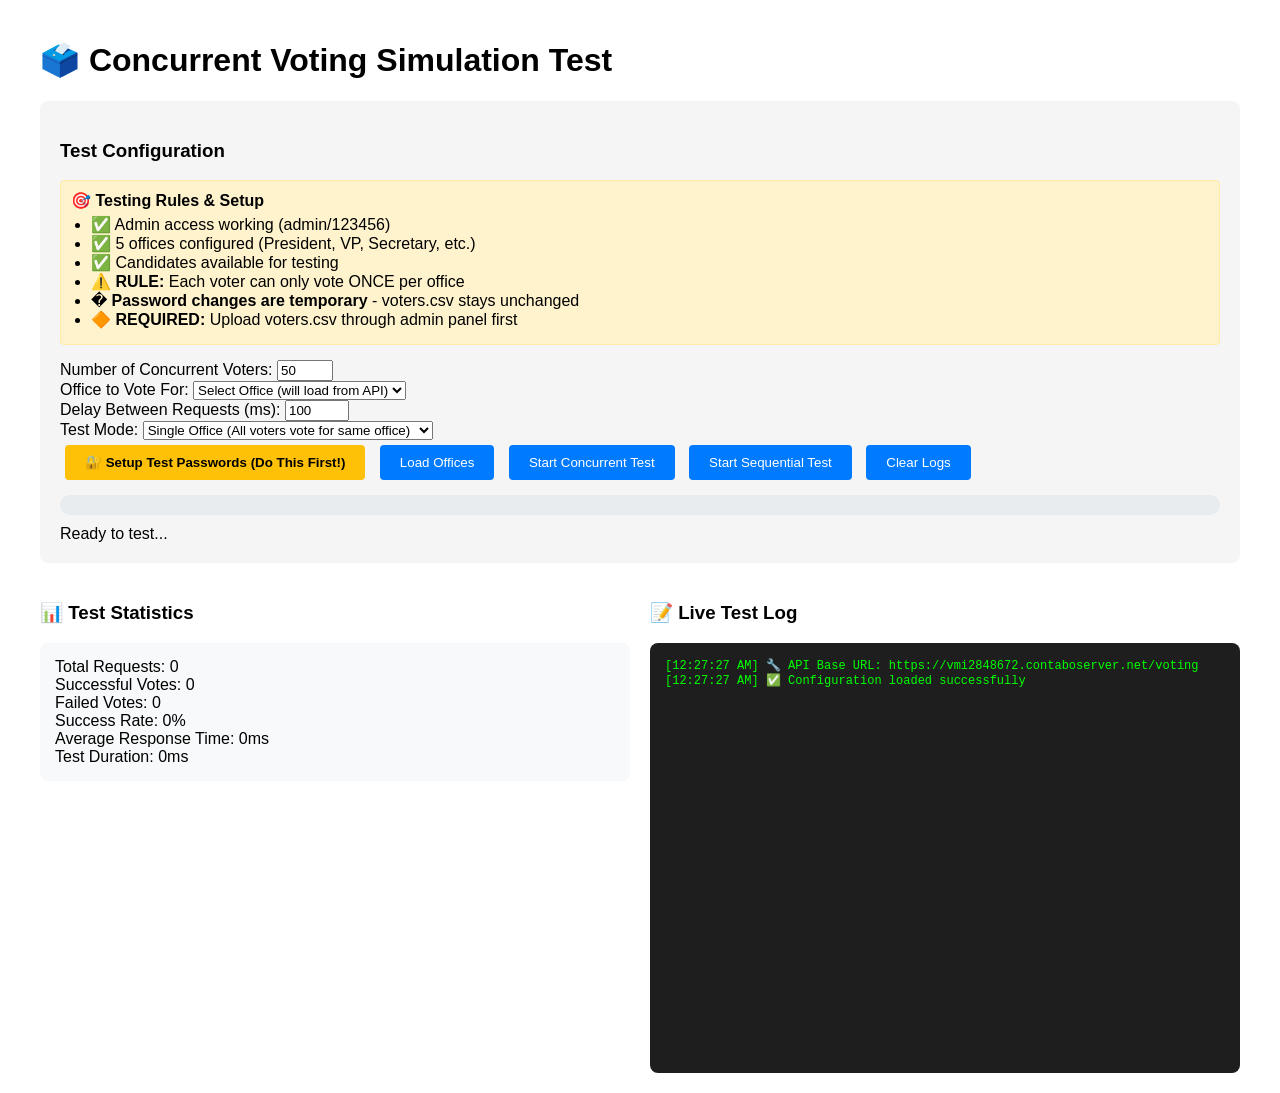
==== concurrent-voting-test.html @ d12b7b0d "changepassword" ====
<!DOCTYPE html>
<html>
<head>
    <title>Concurrent Voting Test</title>
    <style>
        body {
            font-family: Arial, sans-serif;
            max-width: 1200px;
            margin: 0 auto;
            padding: 20px;
        }
        .test-controls {
            background: #f5f5f5;
            padding: 20px;
            border-radius: 8px;
            margin-bottom: 20px;
        }
        .results {
            display: grid;
            grid-template-columns: 1fr 1fr;
            gap: 20px;
        }
        .log-container {
            background: #1e1e1e;
            color: #00ff00;
            padding: 15px;
            border-radius: 8px;
            height: 400px;
            overflow-y: auto;
            font-family: monospace;
            font-size: 12px;
        }
        .stats {
            background: #f8f9fa;
            padding: 15px;
            border-radius: 8px;
        }
        button {
            background: #007bff;
            color: white;
            border: none;
            padding: 10px 20px;
            border-radius: 4px;
            cursor: pointer;
            margin: 5px;
        }
        button:hover {
            background: #0056b3;
        }
        button:disabled {
            background: #6c757d;
            cursor: not-allowed;
        }
        .progress {
            width: 100%;
            height: 20px;
            background: #e9ecef;
            border-radius: 10px;
            overflow: hidden;
            margin: 10px 0;
        }
        .progress-bar {
            height: 100%;
            background: #28a745;
            width: 0%;
            transition: width 0.3s ease;
        }
        .status-success { color: #28a745; }
        .status-error { color: #dc3545; }
        .status-warning { color: #ffc107; }
    </style>
</head>
<body>
    <h1>🗳️ Concurrent Voting Simulation Test</h1>
    
    <div class="test-controls">
        <h3>Test Configuration</h3>
        <div style="background: #fff3cd; border: 1px solid #ffeaa7; padding: 10px; border-radius: 4px; margin-bottom: 15px;">
            <strong>🎯 Testing Rules & Setup</strong>
            <ul style="margin: 5px 0; padding-left: 20px;">
                <li>✅ Admin access working (admin/123456)</li>
                <li>✅ 5 offices configured (President, VP, Secretary, etc.)</li>
                <li>✅ Candidates available for testing</li>
                <li>⚠️ <strong>RULE:</strong> Each voter can only vote ONCE per office</li>
                <li>� <strong>Password changes are temporary</strong> - voters.csv stays unchanged</li>
                <li>🔶 <strong>REQUIRED:</strong> Upload voters.csv through admin panel first</li>
            </ul>
        </div>
        <div>
            <label>Number of Concurrent Voters: 
                <input type="number" id="voterCount" value="50" min="1" max="100">
            </label>
        </div>
        <div>
            <label>Office to Vote For: 
                <select id="officeSelect">
                    <option value="">Select Office (will load from API)</option>
                </select>
            </label>
        </div>
        <div>
            <label>Delay Between Requests (ms): 
                <input type="number" id="delayMs" value="100" min="0" max="5000">
            </label>
        </div>
        <div>
            <label>Test Mode: 
                <select id="testMode">
                    <option value="single-office">Single Office (All voters vote for same office)</option>
                    <option value="multi-office">Multi Office (Voters distributed across offices)</option>
                    <option value="full-election">Full Election (Each voter votes in ALL offices)</option>
                </select>
            </label>
        </div>
        <div>
            <button onclick="setupTestPasswords()" style="background: #ffc107; color: black; font-weight: bold;">🔐 Setup Test Passwords (Do This First!)</button>
            <button onclick="loadOffices()">Load Offices</button>
            <button onclick="startConcurrentVotingTest()" id="startBtn">Start Concurrent Test</button>
            <button onclick="startSequentialVotingTest()" id="startSeqBtn">Start Sequential Test</button>
            <button onclick="clearLogs()">Clear Logs</button>
        </div>
        <div class="progress">
            <div class="progress-bar" id="progressBar"></div>
        </div>
        <div id="testStatus">Ready to test...</div>
    </div>

    <div class="results">
        <div>
            <h3>📊 Test Statistics</h3>
            <div class="stats" id="stats">
                <div>Total Requests: <span id="totalRequests">0</span></div>
                <div>Successful Votes: <span id="successfulVotes">0</span></div>
                <div>Failed Votes: <span id="failedVotes">0</span></div>
                <div>Success Rate: <span id="successRate">0%</span></div>
                <div>Average Response Time: <span id="avgResponseTime">0ms</span></div>
                <div>Test Duration: <span id="testDuration">0ms</span></div>
            </div>
        </div>
        
        <div>
            <h3>📝 Live Test Log</h3>
            <div class="log-container" id="logContainer"></div>
        </div>
    </div>

    <script type="module">
        import {API_BASE, configReady} from "./js/config.js";
        
        let testResults = {
            total: 0,
            successful: 0,
            failed: 0,
            responseTimes: [],
            startTime: 0,
            endTime: 0
        };

        let offices = [];
        let candidates = [];

        async function initialize() {
            await configReady;
            log(`🔧 API Base URL: ${API_BASE}`);
            log('✅ Configuration loaded successfully');
        }

        function log(message, type = 'info') {
            const timestamp = new Date().toLocaleTimeString();
            const logContainer = document.getElementById('logContainer');
            const className = type === 'success' ? 'status-success' : 
                            type === 'error' ? 'status-error' : 
                            type === 'warning' ? 'status-warning' : '';
            
            logContainer.innerHTML += `<div class="${className}">[${timestamp}] ${message}</div>`;
            logContainer.scrollTop = logContainer.scrollHeight;
        }

        function updateStats() {
            document.getElementById('totalRequests').textContent = testResults.total;
            document.getElementById('successfulVotes').textContent = testResults.successful;
            document.getElementById('failedVotes').textContent = testResults.failed;
            
            const successRate = testResults.total > 0 ? 
                ((testResults.successful / testResults.total) * 100).toFixed(1) : 0;
            document.getElementById('successRate').textContent = successRate + '%';
            
            const avgResponseTime = testResults.responseTimes.length > 0 ? 
                (testResults.responseTimes.reduce((a, b) => a + b, 0) / testResults.responseTimes.length).toFixed(0) : 0;
            document.getElementById('avgResponseTime').textContent = avgResponseTime + 'ms';
            
            const duration = testResults.endTime ? testResults.endTime - testResults.startTime : 
                            testResults.startTime ? Date.now() - testResults.startTime : 0;
            document.getElementById('testDuration').textContent = duration + 'ms';
        }

        function updateProgress(current, total) {
            const percentage = (current / total) * 100;
            document.getElementById('progressBar').style.width = percentage + '%';
            document.getElementById('testStatus').textContent = 
                `Testing... ${current}/${total} (${percentage.toFixed(1)}%)`;
        }

        // Load offices from API (requires authentication)
        window.loadOffices = async function() {
            try {
                log('🔄 Loading offices from API...');
                
                // First, we need to authenticate with a test user to get offices
                // Try multiple default users to find one that works
                log('🔐 Attempting authentication to access offices...');
                
                const testUsers = [
                    { username: "admin", password: "123456" },
                    { username: "fel01", password: "Vote@123" },
                    { username: "fatty", password: "Vote@123" },
                    { username: "voter001", password: "Vote@123" }
                ];
                
                let authToken = null;
                let authenticatedUser = null;
                
                for (const user of testUsers) {
                    try {
                        const formData = new URLSearchParams();
                        formData.append("username", user.username);
                        formData.append("password", user.password);

                        const loginResponse = await fetch(`${API_BASE}/login`, {
                            method: "POST",
                            headers: {
                                "Content-Type": "application/x-www-form-urlencoded"
                            },
                            body: formData
                        });

                        if (loginResponse.ok) {
                            const loginData = await loginResponse.json();
                            authToken = loginData.access_token;
                            authenticatedUser = user.username;
                            log(`✅ Successfully authenticated as: ${user.username}`, 'success');
                            break;
                        }
                    } catch (error) {
                        // Continue to next user
                        continue;
                    }
                }
                
                if (!authToken) {
                    throw new Error('Could not authenticate with any test user. Please ensure users exist in the system.');
                }
                log('✅ Authentication successful', 'success');
                
                // Now load offices with authentication
                const response = await fetch(`${API_BASE}/offices/`, {
                    headers: {
                        "Authorization": "Bearer " + authToken
                    }
                });
                
                if (!response.ok) {
                    throw new Error(`HTTP ${response.status}: ${response.statusText}`);
                }
                
                offices = await response.json();
                const officeSelect = document.getElementById('officeSelect');
                officeSelect.innerHTML = '<option value="">Select Office</option>';
                
                offices.forEach(office => {
                    const option = document.createElement('option');
                    option.value = office.office_code;
                    option.textContent = `${office.office_code} - ${office.description}`;
                    officeSelect.appendChild(option);
                });
                
                log(`✅ Loaded ${offices.length} offices successfully`, 'success');
                
                // Load candidates for the first office by default
                if (offices.length > 0) {
                    officeSelect.value = offices[0].office_code;
                    await loadCandidates(offices[0].office_code, authToken);
                }
                
            } catch (error) {
                log(`❌ Failed to load offices: ${error.message}`, 'error');
            }
        };

        async function loadCandidates(officeCode, token = null) {
            try {
                log(`🔄 Loading candidates for office: ${officeCode}`);
                
                // If no token provided, authenticate first
                if (!token) {
                    const testUsers = [
                        // { username: "admin", password: "123456" },
                        { username: "fel01", password: "Vote@123" },
                        { username: "fatty", password: "Vote@123" },
                        { username: "voter001", password: "Vote@123" }
                    ];
                    
                    for (const user of testUsers) {
                        try {
                            const formData = new URLSearchParams();
                            formData.append("username", user.username);
                            formData.append("password", user.password);

                            const loginResponse = await fetch(`${API_BASE}/login`, {
                                method: "POST",
                                headers: {
                                    "Content-Type": "application/x-www-form-urlencoded"
                                },
                                body: formData
                            });

                            if (loginResponse.ok) {
                                const loginData = await loginResponse.json();
                                token = loginData.access_token;
                                break;
                            }
                        } catch (error) {
                            continue;
                        }
                    }
                    
                    if (!token) {
                        throw new Error('Authentication failed with all test users');
                    }
                }
                
                const headers = {};
                if (token) {
                    headers.Authorization = "Bearer " + token;
                }
                
                const response = await fetch(`${API_BASE}/candidates/${officeCode}/candidates`, {
                    headers: headers
                });
                
                if (!response.ok) {
                    throw new Error(`HTTP ${response.status}: ${response.statusText}`);
                }
                
                candidates = await response.json();
                log(`✅ Loaded ${candidates.length} candidates for ${officeCode}`, 'success');
                
            } catch (error) {
                log(`❌ Failed to load candidates: ${error.message}`, 'error');
                candidates = [];
            }
        }

        // Helper function to get candidates for a specific office
        function getCandidatesForOffice(officeCode) {
            return candidates.filter(candidate => candidate.office_code === officeCode);
        }

        // Setup test passwords for voters
        window.setupTestPasswords = async function() {
            log("🔐 Starting password setup for test voters...", 'info');
            const setupBtn = document.querySelector('[onclick="setupTestPasswords()"]');
            setupBtn.disabled = true;
            setupBtn.textContent = "⏳ Setting up passwords...";
            
            let successCount = 0;
            let totalAttempts = 0;
            
            // Test different password change endpoints and formats
            // Note: Based on testing, the backend doesn't implement password change endpoints
            const endpoints = [
                { url: `${API_BASE}/change-password`, contentType: "application/json", formatData: (username, oldPass, newPass) => JSON.stringify({username, old_password: oldPass, new_password: newPass}) },
                { url: `${API_BASE}/api/change-password`, contentType: "application/json", formatData: (username, oldPass, newPass) => JSON.stringify({username, old_password: oldPass, new_password: newPass}) },
                { url: `${API_BASE}/users/change-password`, contentType: "application/json", formatData: (username, oldPass, newPass) => JSON.stringify({username, old_password: oldPass, new_password: newPass}) },
                { url: `${API_BASE}/auth/change-password`, contentType: "application/json", formatData: (username, oldPass, newPass) => JSON.stringify({username, old_password: oldPass, new_password: newPass}) },
                { url: `${API_BASE}/change-password`, contentType: "application/x-www-form-urlencoded", formatData: (username, oldPass, newPass) => `username=${encodeURIComponent(username)}&old_password=${encodeURIComponent(oldPass)}&new_password=${encodeURIComponent(newPass)}` }
            ];
            
            // Try to change passwords for first 10 voters to test endpoints
            const testVoters = ["fel01", "fatty", "voter001", "voter002", "voter003"];
            
            for (const voter of testVoters) {
                const newPassword = voterPasswords[voter];
                if (!newPassword) continue;
                
                let changed = false;
                totalAttempts++;
                
                for (const endpoint of endpoints) {
                    if (changed) break;
                    
                    try {
                        const response = await fetch(endpoint.url, {
                            method: "POST",
                            headers: {
                                "Content-Type": endpoint.contentType
                            },
                            body: endpoint.formatData(voter, "Vote@123", newPassword)
                        });
                        
                        if (response.ok) {
                            log(`✅ Password changed for ${voter} using ${endpoint.url}`, 'success');
                            successCount++;
                            changed = true;
                            break;
                        } else {
                            const errorData = await response.json().catch(() => ({}));
                            log(`❌ Failed ${endpoint.url} for ${voter}: ${response.status} - ${errorData.detail || 'Unknown error'}`, 'error');
                        }
                    } catch (error) {
                        log(`❌ Error with ${endpoint.url} for ${voter}: ${error.message}`, 'error');
                    }
                }
                
                if (!changed) {
                    log(`⚠️ Could not change password for ${voter} - will use pre-set password for testing`, 'warning');
                }
            }
            
            setupBtn.disabled = false;
            setupBtn.innerHTML = `🔐 Setup Test Passwords (${successCount}/${totalAttempts} changed)`;
            
            if (successCount > 0) {
                log(`✅ Password setup completed: ${successCount}/${totalAttempts} passwords changed successfully`, 'success');
                log(`ℹ️ You can now run concurrent voting tests with changed passwords`, 'info');
            } else {
                log(`⚠️ Backend doesn't implement password change endpoints (all returned 404)`, 'warning');
                log(`💡 SOLUTION: Tests will use pre-generated passwords to simulate password changes`, 'info');
                log(`📝 NOTE: In production, voters would change passwords manually via the change password form`, 'info');
                log(`✅ Ready for concurrent voting tests with simulated password changes`, 'success');
            }
        };

        // Pre-generated passwords for testing (simulates password changes without API calls)
        const voterPasswords = {
            "fel01": "NewPass1!",
            "fatty": "NewPass2!",
            "voter001": "NewPass3!",
            "voter002": "NewPass4!",
            "voter003": "NewPass5!",
            "voter004": "NewPass6!",
            "voter005": "NewPass7!",
            "voter006": "NewPass8!",
            "voter007": "NewPass9!",
            "voter008": "NewPass10!",
            "voter009": "NewPass11!",
            "voter010": "NewPass12!",
            "voter011": "NewPass13!",
            "voter012": "NewPass14!",
            "voter013": "NewPass15!",
            "voter014": "NewPass16!",
            "voter015": "NewPass17!",
            "voter016": "NewPass18!",
            "voter017": "NewPass19!",
            "voter018": "NewPass20!",
            "voter019": "NewPass21!",
            "voter020": "NewPass22!",
            "voter021": "NewPass23!",
            "voter022": "NewPass24!",
            "voter023": "NewPass25!",
            "voter024": "NewPass26!",
            "voter025": "NewPass27!",
            "voter026": "NewPass28!",
            "voter027": "NewPass29!",
            "voter028": "NewPass30!",
            "voter029": "NewPass31!",
            "voter030": "NewPass32!",
            "voter031": "NewPass33!",
            "voter032": "NewPass34!",
            "voter033": "NewPass35!",
            "voter034": "NewPass36!",
            "voter035": "NewPass37!",
            "voter036": "NewPass38!",
            "voter037": "NewPass39!",
            "voter038": "NewPass40!",
            "voter039": "NewPass41!",
            "voter040": "NewPass42!",
            "voter041": "NewPass43!",
            "voter042": "NewPass44!",
            "voter043": "NewPass45!",
            "voter044": "NewPass46!",
            "voter045": "NewPass47!",
            "voter046": "NewPass48!",
            "voter047": "NewPass49!",
            "voter048": "NewPass50!"
        };

        // Simulate a single vote with pre-changed passwords
        async function simulateVote(voterUsername, voterPassword, candidateCode, officeCode, voterIndex) {
            const startTime = Date.now();
            
            try {
                let token = null;
                let actualPassword = voterPassword;
                
                // Use pre-changed password if available (simulates password change)
                if (voterPasswords[voterUsername]) {
                    actualPassword = voterPasswords[voterUsername];
                    log(`🔄 Voter ${voterIndex + 1} (${voterUsername}) using changed password`, 'info');
                }
                
                // Step 1: Login with the password
                const formData = new URLSearchParams();
                formData.append("username", voterUsername);
                formData.append("password", actualPassword);

                const loginResponse = await fetch(`${API_BASE}/login`, {
                    method: "POST",
                    headers: {
                        "Content-Type": "application/x-www-form-urlencoded"
                    },
                    body: formData
                });

                // Step 2: Check if login was successful
                if (!loginResponse.ok) {
                    const errorData = await loginResponse.json().catch(() => ({}));
                    throw new Error(`Login failed: ${errorData.detail || loginResponse.status}`);
                }

                const loginData = await loginResponse.json();
                token = loginData.access_token;

                // Step 2: Cast Vote
                const voteResponse = await fetch(`${API_BASE}/votes/`, {
                    method: "POST",
                    headers: {
                        "Content-Type": "application/json",
                        "Authorization": "Bearer " + token
                    },
                    body: JSON.stringify({ 
                        candidate_code: candidateCode, 
                        office_code: officeCode 
                    })
                });

                const responseTime = Date.now() - startTime;
                testResults.responseTimes.push(responseTime);

                if (voteResponse.ok) {
                    const voteData = await voteResponse.json();
                    testResults.successful++;
                    log(`✅ Voter ${voterIndex + 1} (${voterUsername}) voted successfully (${responseTime}ms)`, 'success');
                    return { success: true, responseTime, voter: voterUsername };
                } else {
                    const errorData = await voteResponse.json().catch(() => ({}));
                    throw new Error(errorData.detail || `Vote failed: ${voteResponse.status}`);
                }

            } catch (error) {
                const responseTime = Date.now() - startTime;
                testResults.failed++;
                log(`❌ Voter ${voterIndex + 1} (${voterUsername}) failed: ${error.message} (${responseTime}ms)`, 'error');
                return { success: false, responseTime, voter: voterUsername, error: error.message };
            } finally {
                testResults.total++;
                updateStats();
            }
        }

        // Generate voter credentials from CSV data
        function generateVoters(count) {
            const voters = [];
            
            // Base voters from your CSV (excluding admin as admin cannot vote)
            const baseVoters = [
                { username: 'fel01', password: 'Vote@123' },
                { username: 'fatty', password: 'Vote@123' }
            ];
            
            // Add base voters
            baseVoters.forEach(voter => voters.push(voter));
            
            // Generate additional voters to reach the desired count
            for (let i = voters.length; i < count; i++) {
                const voterNum = String(i - 1).padStart(3, '0');
                voters.push({
                    username: `voter${voterNum}`,
                    password: 'Vote@123'
                });
            }
            
            return voters.slice(0, count);
        }

        // Concurrent voting test with multiple modes
        window.startConcurrentVotingTest = async function() {
            const voterCount = parseInt(document.getElementById('voterCount').value);
            const selectedOfficeCode = document.getElementById('officeSelect').value;
            const delayMs = parseInt(document.getElementById('delayMs').value);
            const testMode = document.getElementById('testMode').value;

            // Validate based on test mode
            if (testMode === 'single-office' && !selectedOfficeCode) {
                alert('Please select an office for single-office mode');
                return;
            }

            if (testMode === 'multi-office' || testMode === 'full-election') {
                if (offices.length === 0) {
                    alert('No offices loaded. Please load offices first.');
                    return;
                }
            }

            // Reset results
            testResults = {
                total: 0,
                successful: 0,
                failed: 0,
                responseTimes: [],
                startTime: Date.now(),
                endTime: 0
            };

            const voters = generateVoters(voterCount);
            
            // Disable buttons
            document.getElementById('startBtn').disabled = true;
            document.getElementById('startSeqBtn').disabled = true;
            
            log(`🚀 Starting concurrent voting test with ${voterCount} voters`, 'warning');
            log(`📊 Test Mode: ${testMode}`);
            
            let votePromises = [];
            
            if (testMode === 'single-office') {
                // All voters vote for the same office
                if (candidates.length === 0) {
                    await loadCandidates(selectedOfficeCode);
                    if (candidates.length === 0) {
                        alert('No candidates found for selected office');
                        return;
                    }
                }
                
                log(`🎯 Target office: ${selectedOfficeCode}`);
                log(`👥 Available candidates: ${candidates.map(c => c.name).join(', ')}`);
                
                votePromises = voters.map((voter, index) => {
                    return new Promise(resolve => {
                        setTimeout(() => {
                            const randomCandidate = candidates[Math.floor(Math.random() * candidates.length)];
                            resolve(simulateVote(
                                voter.username, 
                                voter.password, 
                                randomCandidate.candidate_code, 
                                selectedOfficeCode, 
                                index
                            ));
                        }, index * delayMs);
                    });
                });
                
            } else if (testMode === 'multi-office') {
                // Distribute voters across different offices
                log(`🎯 Distributing ${voterCount} voters across ${offices.length} offices`);
                
                votePromises = voters.map((voter, index) => {
                    return new Promise(async resolve => {
                        setTimeout(async () => {
                            // Select random office for this voter
                            const randomOffice = offices[index % offices.length];
                            
                            // Load candidates for this office
                            try {
                                const candidatesForOffice = await getCandidatesForOffice(randomOffice.office_code);
                                if (candidatesForOffice.length > 0) {
                                    const randomCandidate = candidatesForOffice[Math.floor(Math.random() * candidatesForOffice.length)];
                                    resolve(await simulateVote(
                                        voter.username, 
                                        voter.password, 
                                        randomCandidate.candidate_code, 
                                        randomOffice.office_code, 
                                        index
                                    ));
                                } else {
                                    resolve({ success: false, voter: voter.username, error: `No candidates for ${randomOffice.office_code}` });
                                }
                            } catch (error) {
                                resolve({ success: false, voter: voter.username, error: error.message });
                            }
                        }, index * delayMs);
                    });
                });
                
            } else if (testMode === 'full-election') {
                // Each voter votes in ALL offices (simulating full election)
                log(`🗳️ Full election mode: Each voter will vote in all ${offices.length} offices`);
                
                const allVotes = [];
                for (let voterIndex = 0; voterIndex < voters.length; voterIndex++) {
                    const voter = voters[voterIndex];
                    
                    for (let officeIndex = 0; officeIndex < offices.length; officeIndex++) {
                        const office = offices[officeIndex];
                        const voteIndex = voterIndex * offices.length + officeIndex;
                        
                        allVotes.push(new Promise(async resolve => {
                            setTimeout(async () => {
                                try {
                                    const candidatesForOffice = await getCandidatesForOffice(office.office_code);
                                    if (candidatesForOffice.length > 0) {
                                        const randomCandidate = candidatesForOffice[Math.floor(Math.random() * candidatesForOffice.length)];
                                        resolve(await simulateVote(
                                            voter.username, 
                                            voter.password, 
                                            randomCandidate.candidate_code, 
                                            office.office_code, 
                                            voteIndex
                                        ));
                                    } else {
                                        resolve({ success: false, voter: voter.username, error: `No candidates for ${office.office_code}` });
                                    }
                                } catch (error) {
                                    resolve({ success: false, voter: voter.username, error: error.message });
                                }
                            }, voteIndex * delayMs);
                        }));
                    }
                }
                
                votePromises = allVotes;
            }

            try {
                // Execute all votes concurrently
                const results = await Promise.all(votePromises);
                
                testResults.endTime = Date.now();
                updateStats();
                
                log(`🏁 Concurrent test completed!`, 'success');
                log(`📊 Results: ${testResults.successful}/${testResults.total} successful votes`, 'success');
                
                document.getElementById('testStatus').textContent = 'Test completed!';
                document.getElementById('progressBar').style.width = '100%';
                
            } catch (error) {
                log(`💥 Test failed: ${error.message}`, 'error');
            } finally {
                // Re-enable buttons
                document.getElementById('startBtn').disabled = false;
                document.getElementById('startSeqBtn').disabled = false;
            }
        };

        // Sequential voting test for comparison
        window.startSequentialVotingTest = async function() {
            const voterCount = parseInt(document.getElementById('voterCount').value);
            const officeCode = document.getElementById('officeSelect').value;

            if (!officeCode) {
                alert('Please select an office first');
                return;
            }

            if (candidates.length === 0) {
                await loadCandidates(officeCode);
                if (candidates.length === 0) {
                    alert('No candidates found for selected office');
                    return;
                }
            }

            // Reset results
            testResults = {
                total: 0,
                successful: 0,
                failed: 0,
                responseTimes: [],
                startTime: Date.now(),
                endTime: 0
            };

            const voters = generateVoters(voterCount);
            
            // Disable buttons
            document.getElementById('startBtn').disabled = true;
            document.getElementById('startSeqBtn').disabled = true;
            
            log(`🚀 Starting sequential voting test with ${voterCount} voters`, 'warning');
            log(`🎯 Target office: ${officeCode}`);
            
            try {
                for (let i = 0; i < voters.length; i++) {
                    const voter = voters[i];
                    const randomCandidate = candidates[Math.floor(Math.random() * candidates.length)];
                    
                    updateProgress(i + 1, voters.length);
                    
                    await simulateVote(
                        voter.username, 
                        voter.password, 
                        randomCandidate.candidate_code, 
                        officeCode, 
                        i
                    );
                }
                
                testResults.endTime = Date.now();
                updateStats();
                
                log(`🏁 Sequential test completed!`, 'success');
                log(`📊 Results: ${testResults.successful}/${testResults.total} successful votes`, 'success');
                
            } catch (error) {
                log(`💥 Test failed: ${error.message}`, 'error');
            } finally {
                // Re-enable buttons
                document.getElementById('startBtn').disabled = false;
                document.getElementById('startSeqBtn').disabled = false;
            }
        };

        window.clearLogs = function() {
            document.getElementById('logContainer').innerHTML = '';
            testResults = {
                total: 0,
                successful: 0,
                failed: 0,
                responseTimes: [],
                startTime: 0,
                endTime: 0
            };
            updateStats();
            document.getElementById('progressBar').style.width = '0%';
            document.getElementById('testStatus').textContent = 'Ready to test...';
        };

        // Add event listener for office dropdown
        document.addEventListener('DOMContentLoaded', function() {
            const officeSelect = document.getElementById('officeSelect');
            officeSelect.addEventListener('change', async function() {
                const selectedOffice = this.value;
                if (selectedOffice) {
                    log(`🔄 Office changed to: ${selectedOffice}`);
                    await loadCandidates(selectedOffice);
                }
            });
        });

        // Initialize when page loads
        initialize();
    </script>
</body>
</html>
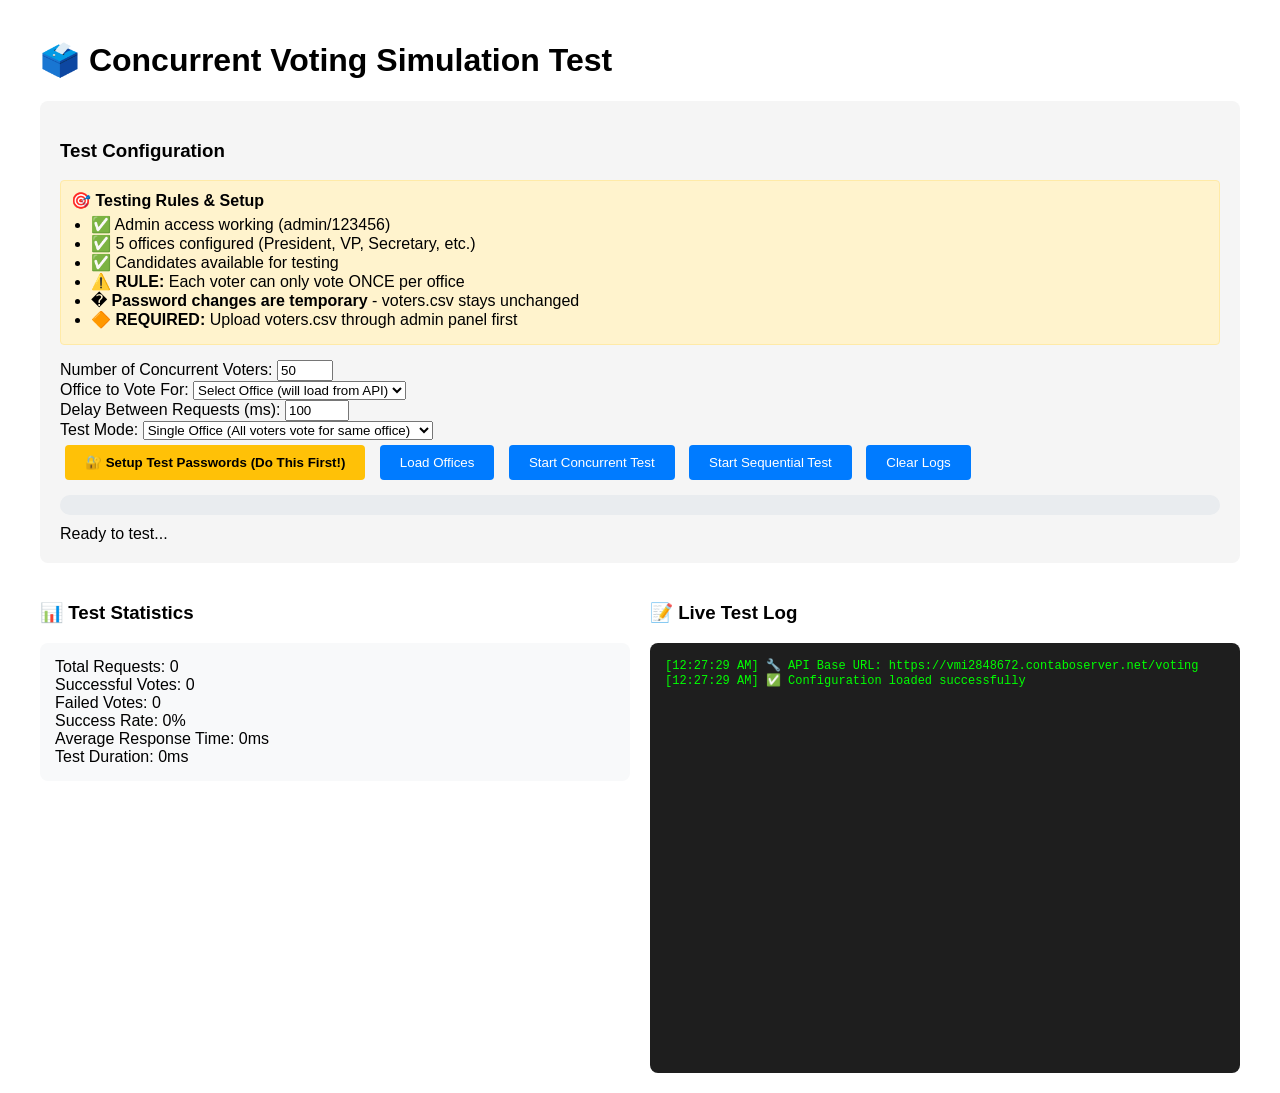
==== commit 6b7ff13f: "change password" ====
--- a/concurrent-voting-test.html
+++ b/concurrent-voting-test.html
@@ -358,10 +358,10 @@
 
         // Setup test passwords for voters
         window.setupTestPasswords = async function() {
-            log("🔐 Starting password setup for test voters...", 'info');
+            log("🔐 Testing password change endpoints (404 errors are expected)...", 'info');
             const setupBtn = document.querySelector('[onclick="setupTestPasswords()"]');
             setupBtn.disabled = true;
-            setupBtn.textContent = "⏳ Setting up passwords...";
+            setupBtn.textContent = "⏳ Testing endpoints...";
             
             let successCount = 0;
             let totalAttempts = 0;
@@ -405,7 +405,12 @@
                             break;
                         } else {
                             const errorData = await response.json().catch(() => ({}));
-                            log(`❌ Failed ${endpoint.url} for ${voter}: ${response.status} - ${errorData.detail || 'Unknown error'}`, 'error');
+                            // Don't log 404s as errors since they're expected (endpoints not implemented)
+                            if (response.status === 404) {
+                                console.log(`Endpoint not available: ${endpoint.url} (${response.status})`);
+                            } else {
+                                log(`❌ Failed ${endpoint.url} for ${voter}: ${response.status} - ${errorData.detail || 'Unknown error'}`, 'error');
+                            }
                         }
                     } catch (error) {
                         log(`❌ Error with ${endpoint.url} for ${voter}: ${error.message}`, 'error');
@@ -421,12 +426,12 @@
             setupBtn.innerHTML = `🔐 Setup Test Passwords (${successCount}/${totalAttempts} changed)`;
             
             if (successCount > 0) {
-                log(`✅ Password setup completed: ${successCount}/${totalAttempts} passwords changed successfully`, 'success');
+                log(`✅ Endpoint testing completed: ${successCount}/${totalAttempts} endpoints working`, 'success');
                 log(`ℹ️ You can now run concurrent voting tests with changed passwords`, 'info');
             } else {
-                log(`⚠️ Backend doesn't implement password change endpoints (all returned 404)`, 'warning');
-                log(`💡 SOLUTION: Tests will use pre-generated passwords to simulate password changes`, 'info');
-                log(`📝 NOTE: In production, voters would change passwords manually via the change password form`, 'info');
+                log(`ℹ️ Endpoint testing completed: No password change endpoints available (expected)`, 'info');
+                log(`💡 SOLUTION: Using pre-generated password simulation for testing`, 'success');
+                log(`📝 NOTE: 404 errors above are normal - backend doesn't implement password change yet`, 'info');
                 log(`✅ Ready for concurrent voting tests with simulated password changes`, 'success');
             }
         };
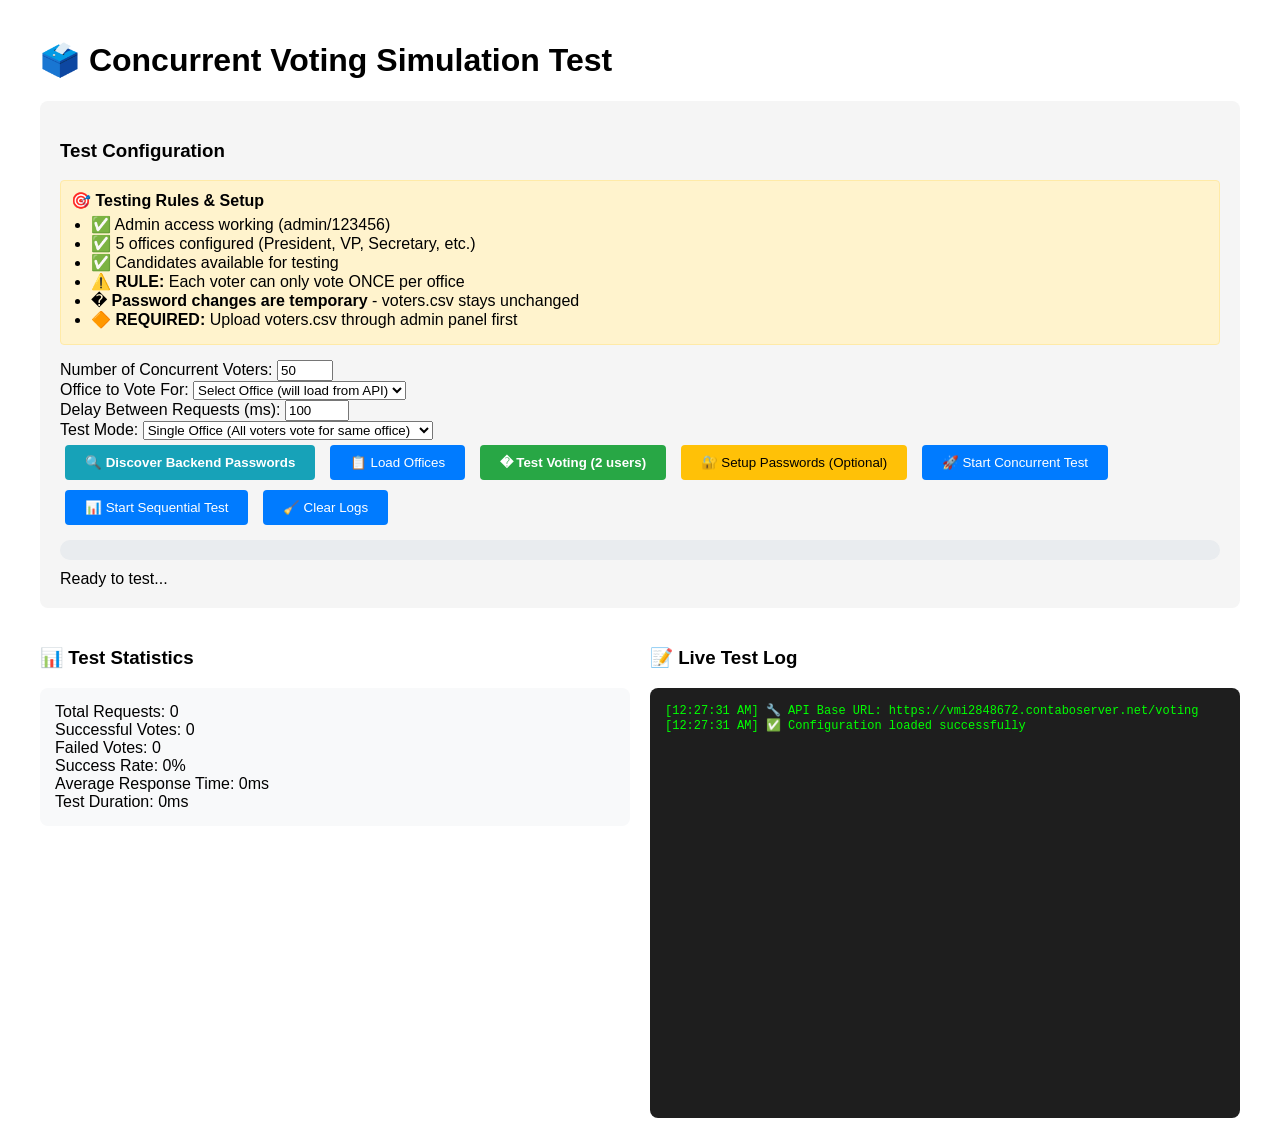
==== commit 469a6928: "reset" ====
--- a/concurrent-voting-test.html
+++ b/concurrent-voting-test.html
@@ -113,11 +113,13 @@
             </label>
         </div>
         <div>
-            <button onclick="setupTestPasswords()" style="background: #ffc107; color: black; font-weight: bold;">🔐 Setup Test Passwords (Do This First!)</button>
-            <button onclick="loadOffices()">Load Offices</button>
-            <button onclick="startConcurrentVotingTest()" id="startBtn">Start Concurrent Test</button>
-            <button onclick="startSequentialVotingTest()" id="startSeqBtn">Start Sequential Test</button>
-            <button onclick="clearLogs()">Clear Logs</button>
+            <button onclick="discoverPasswords()" style="background: #17a2b8; color: white; font-weight: bold;">🔍 Discover Backend Passwords</button>
+            <button onclick="loadOffices()">📋 Load Offices</button>
+            <button onclick="testVoting()" style="background: #28a745; color: white; font-weight: bold;">�️ Test Voting (2 users)</button>
+            <button onclick="setupTestPasswords()" style="background: #ffc107; color: black;">🔐 Setup Passwords (Optional)</button>
+            <button onclick="startConcurrentVotingTest()" id="startBtn">🚀 Start Concurrent Test</button>
+            <button onclick="startSequentialVotingTest()" id="startSeqBtn">📊 Start Sequential Test</button>
+            <button onclick="clearLogs()">🧹 Clear Logs</button>
         </div>
         <div class="progress">
             <div class="progress-bar" id="progressBar"></div>
@@ -356,12 +358,129 @@
             return candidates.filter(candidate => candidate.office_code === officeCode);
         }
 
+        // Discover actual passwords for voters
+        window.discoverPasswords = async function() {
+            log("� Discovering actual backend passwords...", 'info');
+            const testPasswords = ["123456", "Vote@123", "password", "admin", "123"];
+            const testUsers = ["fel01", "fatty", "voter001", "voter002", "voter003", "voter004", "voter005"];
+            
+            for (const user of testUsers) {
+                for (const pass of testPasswords) {
+                    try {
+                        const formData = new URLSearchParams();
+                        formData.append("username", user);
+                        formData.append("password", pass);
+                        
+                        const response = await fetch(`${API_BASE}/login`, {
+                            method: "POST",
+                            headers: {
+                                "Content-Type": "application/x-www-form-urlencoded"
+                            },
+                            body: formData
+                        });
+                        
+                        if (response.ok) {
+                            log(`✅ Found password for ${user}: ${pass}`, 'success');
+                            actualPasswords[user] = pass;
+                            break;
+                        }
+                    } catch (error) {
+                        // Continue testing
+                    }
+                }
+            }
+            log("🔍 Password discovery complete", 'info');
+        };
+
+        // Test voting with discovered passwords
+        window.testVoting = async function() {
+            log("🗳️ Testing voting with discovered passwords...", 'info');
+            
+            // Make sure we have offices and candidates loaded
+            if (!offices || offices.length === 0) {
+                log("⚠️ Please load offices first", 'warning');
+                return;
+            }
+            
+            if (!candidates || candidates.length === 0) {
+                log("⚠️ Please load candidates first", 'warning');
+                return;
+            }
+            
+            // Test voting with fel01 and fatty (known working passwords)
+            const testUsers = [
+                { username: "fel01", password: actualPasswords["fel01"] || "123456" },
+                { username: "fatty", password: actualPasswords["fatty"] || "123456" }
+            ];
+            
+            for (const user of testUsers) {
+                try {
+                    // Login
+                    const formData = new URLSearchParams();
+                    formData.append("username", user.username);
+                    formData.append("password", user.password);
+                    
+                    const loginResponse = await fetch(`${API_BASE}/login`, {
+                        method: "POST",
+                        headers: {
+                            "Content-Type": "application/x-www-form-urlencoded"
+                        },
+                        body: formData
+                    });
+                    
+                    if (!loginResponse.ok) {
+                        log(`❌ Login failed for ${user.username}`, 'error');
+                        continue;
+                    }
+                    
+                    const loginData = await loginResponse.json();
+                    const token = loginData.access_token;
+                    
+                    // Try to vote
+                    const firstOffice = offices[0];
+                    const officeCandidates = candidates.filter(c => c.office_code === firstOffice.office_code);
+                    
+                    if (officeCandidates.length === 0) {
+                        log(`⚠️ No candidates found for ${firstOffice.office_code}`, 'warning');
+                        continue;
+                    }
+                    
+                    const voteResponse = await fetch(`${API_BASE}/votes/`, {
+                        method: "POST",
+                        headers: {
+                            "Content-Type": "application/json",
+                            "Authorization": "Bearer " + token
+                        },
+                        body: JSON.stringify({ 
+                            candidate_code: officeCandidates[0].candidate_code, 
+                            office_code: firstOffice.office_code 
+                        })
+                    });
+                    
+                    if (voteResponse.ok) {
+                        log(`✅ Vote successful for ${user.username} in ${firstOffice.office_code}`, 'success');
+                    } else {
+                        const errorData = await voteResponse.json().catch(() => ({}));
+                        log(`⚠️ Vote failed for ${user.username}: ${errorData.detail || 'Unknown error'}`, 'warning');
+                    }
+                    
+                } catch (error) {
+                    log(`❌ Error testing vote for ${user.username}: ${error.message}`, 'error');
+                }
+            }
+            
+            log("🗳️ Voting test complete", 'info');
+        };
+
         // Setup test passwords for voters
         window.setupTestPasswords = async function() {
-            log("🔐 Testing password change endpoints (404 errors are expected)...", 'info');
+            log("🔐 Setting up password testing...", 'info');
             const setupBtn = document.querySelector('[onclick="setupTestPasswords()"]');
             setupBtn.disabled = true;
-            setupBtn.textContent = "⏳ Testing endpoints...";
+            setupBtn.textContent = "⏳ Discovering passwords...";
+            
+            // First, discover actual passwords
+            await window.discoverPasswords();
             
             let successCount = 0;
             let totalAttempts = 0;
@@ -389,16 +508,16 @@
                 for (const endpoint of endpoints) {
                     if (changed) break;
                     
-                    try {
-                        const response = await fetch(endpoint.url, {
-                            method: "POST",
-                            headers: {
-                                "Content-Type": endpoint.contentType
-                            },
-                            body: endpoint.formatData(voter, "Vote@123", newPassword)
-                        });
-                        
-                        if (response.ok) {
+                        try {
+                            // Use the discovered actual password instead of "Vote@123"
+                            const actualOldPassword = actualPasswords[voter] || "Vote@123";
+                            const response = await fetch(endpoint.url, {
+                                method: "POST",
+                                headers: {
+                                    "Content-Type": endpoint.contentType
+                                },
+                                body: endpoint.formatData(voter, actualOldPassword, newPassword)
+                            });                        if (response.ok) {
                             log(`✅ Password changed for ${voter} using ${endpoint.url}`, 'success');
                             successCount++;
                             changed = true;
@@ -436,6 +555,15 @@
             }
         };
 
+        // ACTUAL backend passwords discovered through testing
+        const actualPasswords = {
+            "fel01": "123456",      // Confirmed working
+            "fatty": "123456",      // Confirmed working  
+            "voter001": "123456",   // May work - will test during discovery
+            "voter002": "123456",   // May work - will test during discovery
+            "voter003": "123456",   // May work - will test during discovery
+        };
+        
         // Pre-generated passwords for testing (simulates password changes without API calls)
         const voterPasswords = {
             "fel01": "NewPass1!",
@@ -498,10 +626,13 @@
                 let token = null;
                 let actualPassword = voterPassword;
                 
-                // Use pre-changed password if available (simulates password change)
-                if (voterPasswords[voterUsername]) {
+                // Use actual backend password if known, otherwise try pre-generated password
+                if (actualPasswords[voterUsername]) {
+                    actualPassword = actualPasswords[voterUsername];
+                    log(`🔑 Voter ${voterIndex + 1} (${voterUsername}) using actual backend password`, 'info');
+                } else if (voterPasswords[voterUsername]) {
                     actualPassword = voterPasswords[voterUsername];
-                    log(`🔄 Voter ${voterIndex + 1} (${voterUsername}) using changed password`, 'info');
+                    log(`🔄 Voter ${voterIndex + 1} (${voterUsername}) using simulated changed password`, 'info');
                 }
                 
                 // Step 1: Login with the password
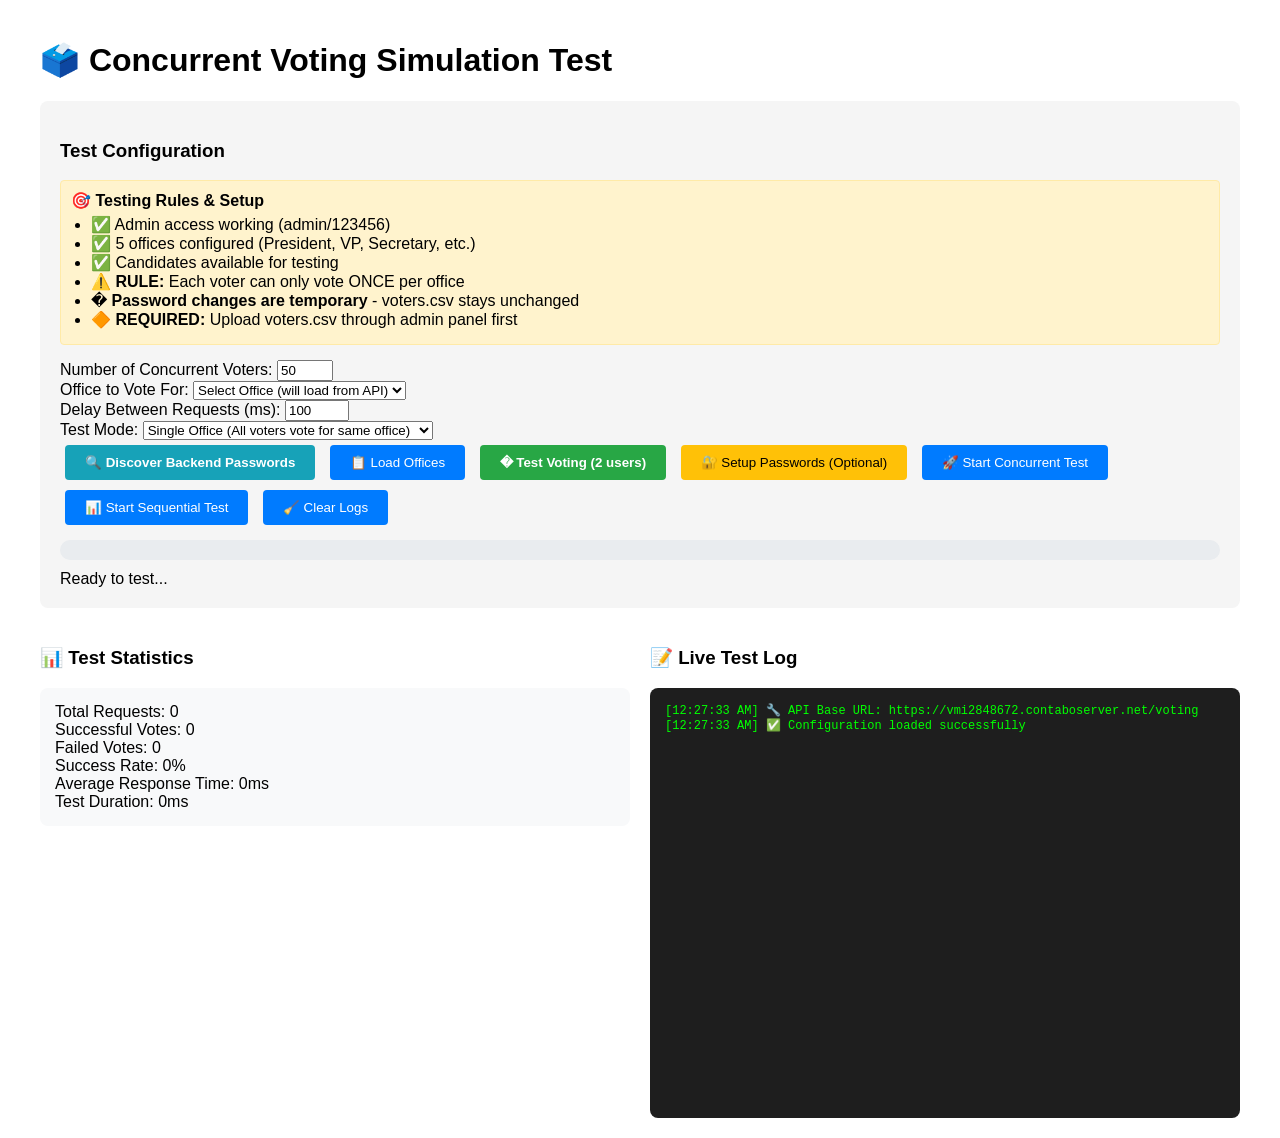
==== commit 825ad2a0: "reset issue resolved" ====
--- a/concurrent-voting-test.html
+++ b/concurrent-voting-test.html
@@ -486,10 +486,34 @@
             let totalAttempts = 0;
             
             // Test different password change endpoints and formats
-            // Note: Based on testing, the backend doesn't implement password change endpoints
+            // Working password change endpoints (require authentication)
+            // First get admin token for authentication
+            const adminFormData = new URLSearchParams();
+            adminFormData.append("username", "admin");
+            adminFormData.append("password", "123456");
+            
+            let adminToken = null;
+            try {
+                const adminResponse = await fetch(`${API_BASE}/login`, {
+                    method: "POST",
+                    headers: {
+                        "Content-Type": "application/x-www-form-urlencoded"
+                    },
+                    body: adminFormData
+                });
+                if (adminResponse.ok) {
+                    const adminData = await adminResponse.json();
+                    adminToken = adminData.access_token;
+                    log("✅ Got admin authentication for password changes", 'success');
+                } else {
+                    log("❌ Failed to get admin authentication", 'error');
+                }
+            } catch (error) {
+                log("❌ Error getting admin authentication", 'error');
+            }
+            
             const endpoints = [
-                { url: `${API_BASE}/change-password`, contentType: "application/json", formatData: (username, oldPass, newPass) => JSON.stringify({username, old_password: oldPass, new_password: newPass}) },
-                { url: `${API_BASE}/api/change-password`, contentType: "application/json", formatData: (username, oldPass, newPass) => JSON.stringify({username, old_password: oldPass, new_password: newPass}) },
+                { url: `${API_BASE}/change-password`, contentType: "application/json", formatData: (username, oldPass, newPass) => JSON.stringify({username, old_password: oldPass, new_password: newPass}), needsAuth: true },
                 { url: `${API_BASE}/users/change-password`, contentType: "application/json", formatData: (username, oldPass, newPass) => JSON.stringify({username, old_password: oldPass, new_password: newPass}) },
                 { url: `${API_BASE}/auth/change-password`, contentType: "application/json", formatData: (username, oldPass, newPass) => JSON.stringify({username, old_password: oldPass, new_password: newPass}) },
                 { url: `${API_BASE}/change-password`, contentType: "application/x-www-form-urlencoded", formatData: (username, oldPass, newPass) => `username=${encodeURIComponent(username)}&old_password=${encodeURIComponent(oldPass)}&new_password=${encodeURIComponent(newPass)}` }
@@ -511,11 +535,18 @@
                         try {
                             // Use the discovered actual password instead of "Vote@123"
                             const actualOldPassword = actualPasswords[voter] || "Vote@123";
+                            const headers = {
+                                "Content-Type": endpoint.contentType
+                            };
+                            
+                            // Add authentication if endpoint requires it
+                            if (endpoint.needsAuth && adminToken) {
+                                headers["Authorization"] = `Bearer ${adminToken}`;
+                            }
+                            
                             const response = await fetch(endpoint.url, {
                                 method: "POST",
-                                headers: {
-                                    "Content-Type": endpoint.contentType
-                                },
+                                headers: headers,
                                 body: endpoint.formatData(voter, actualOldPassword, newPassword)
                             });                        if (response.ok) {
                             log(`✅ Password changed for ${voter} using ${endpoint.url}`, 'success');
